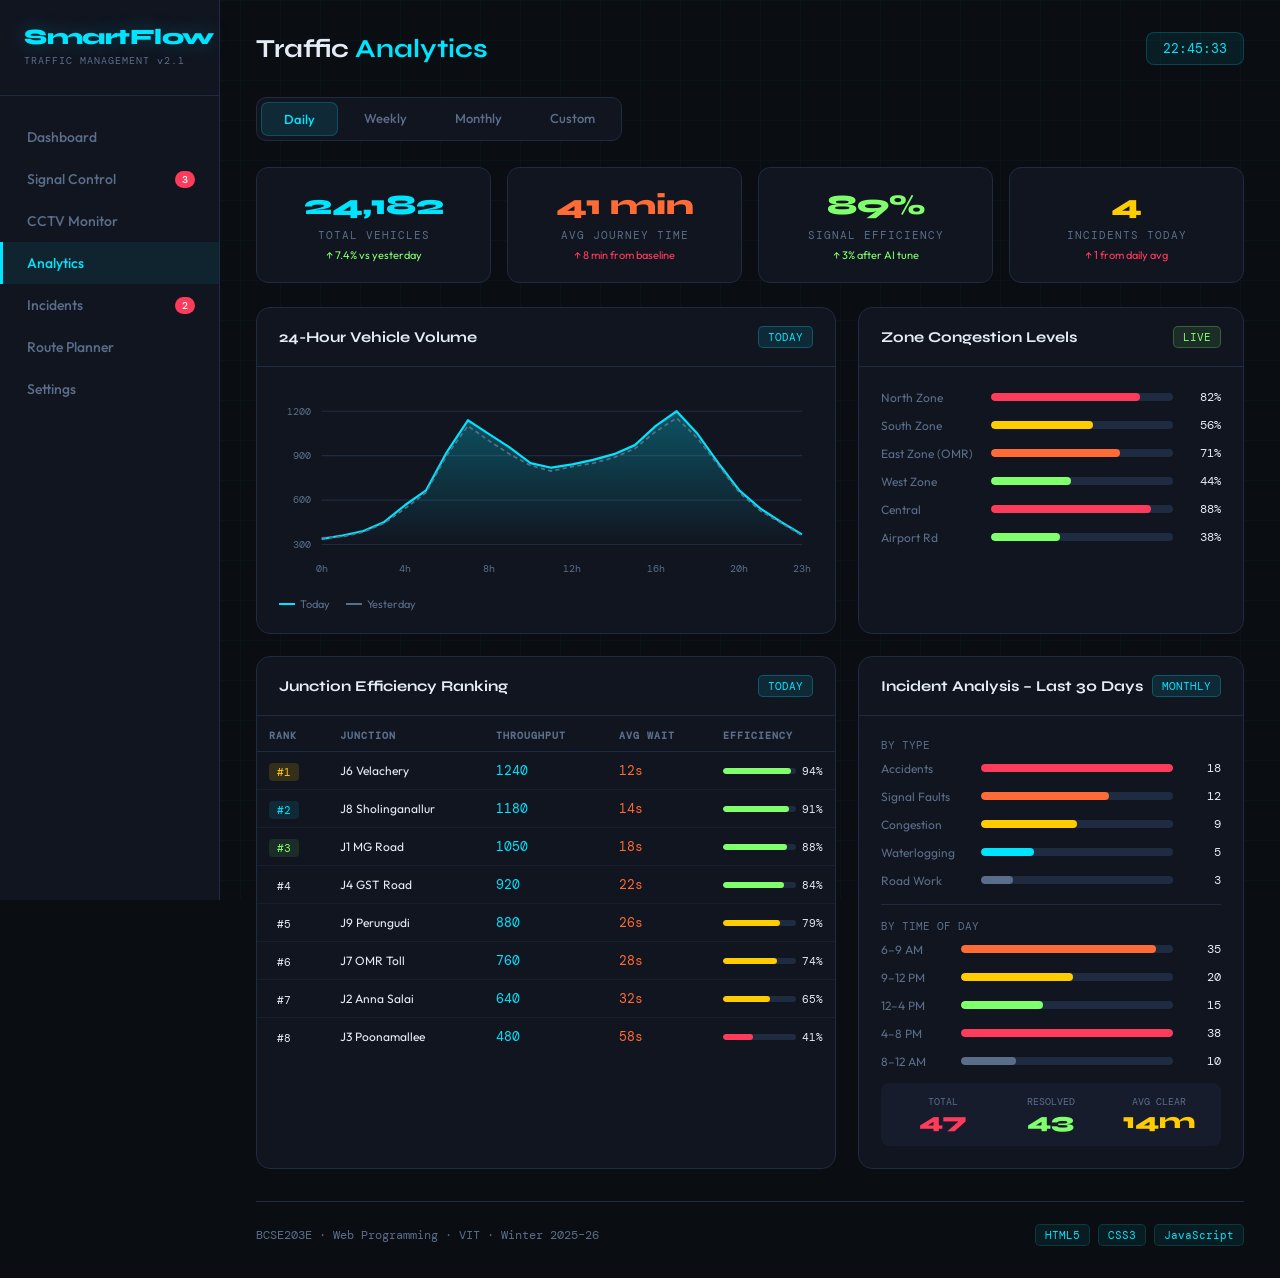
==== analytics.html @ 89c0020e "First Commit" ====
<!DOCTYPE html>
<html lang="en">
<head>
  <meta charset="UTF-8" />
  <meta name="viewport" content="width=device-width, initial-scale=1.0" />
  <title>SmartFlow – Analytics</title>
  <link rel="stylesheet" href="css/style.css" />
</head>
<body>

<!-- ===== SIDEBAR ===== -->
<aside class="sidebar">
  <div class="logo">
    <span>SmartFlow</span>
    <small>TRAFFIC MANAGEMENT v2.1</small>
  </div>

  <nav class="nav">
    <a class="nav-item" href="http://localhost:5000/index.html">Dashboard</a>
    <a class="nav-item" href="http://localhost:5000/signal-control.html">Signal Control <span class="nav-badge">3</span></a>
    <a class="nav-item" href="#">CCTV Monitor</a>
    <a class="nav-item active" href="http://localhost:5000/analytics.html">Analytics</a>
    <a class="nav-item" href="#">Incidents <span class="nav-badge">2</span></a>
    <a class="nav-item" href="#">Route Planner</a>
    <a class="nav-item" href="#">Settings</a>
  </nav>
</aside>

<!-- ===== MAIN CONTENT ===== -->
<main class="main">

  <!-- Top Bar -->
  <div class="topbar">
    <div class="topbar-title">Traffic <span>Analytics</span></div>
    <div class="time-badge" id="clock">--:--:--</div>
  </div>

  <!-- Tabs -->
  <div class="tabs">
    <div class="tab active">Daily</div>
    <div class="tab">Weekly</div>
    <div class="tab">Monthly</div>
    <div class="tab">Custom</div>
  </div>

  <!-- Stat Cards -->
  <div class="stat-row">
    <div class="stat-card">
      <div class="val">24,182</div>
      <div class="label">TOTAL VEHICLES</div>
      <div class="change up">↑ 7.4% vs yesterday</div>
    </div>
    <div class="stat-card">
      <div class="val" style="color:var(--accent2)">41 min</div>
      <div class="label">AVG JOURNEY TIME</div>
      <div class="change down">↑ 8 min from baseline</div>
    </div>
    <div class="stat-card">
      <div class="val" style="color:var(--accent3)">89%</div>
      <div class="label">SIGNAL EFFICIENCY</div>
      <div class="change up">↑ 3% after AI tune</div>
    </div>
    <div class="stat-card">
      <div class="val" style="color:var(--accent4)">4</div>
      <div class="label">INCIDENTS TODAY</div>
      <div class="change down">↑ 1 from daily avg</div>
    </div>
  </div>

  <!-- Line Chart + Zone Congestion -->
  <div class="grid-2col">

    <!-- 24h Line Chart -->
    <div class="panel">
      <div class="panel-head">
        <span class="panel-title">24-Hour Vehicle Volume</span>
        <span class="panel-badge badge-info">TODAY</span>
      </div>
      <div class="panel-body">
        <div class="line-chart">
          <svg class="linechart" viewBox="0 0 500 180" preserveAspectRatio="none" id="lineChartSVG">
            <!-- Grid lines -->
            <line x1="40" y1="20"  x2="490" y2="20"  stroke="#1f2b40" stroke-width="1"/>
            <line x1="40" y1="60"  x2="490" y2="60"  stroke="#1f2b40" stroke-width="1"/>
            <line x1="40" y1="100" x2="490" y2="100" stroke="#1f2b40" stroke-width="1"/>
            <line x1="40" y1="140" x2="490" y2="140" stroke="#1f2b40" stroke-width="1"/>
            <!-- Y labels -->
            <text x="30" y="23"  text-anchor="end" class="axis-label">1200</text>
            <text x="30" y="63"  text-anchor="end" class="axis-label">900</text>
            <text x="30" y="103" text-anchor="end" class="axis-label">600</text>
            <text x="30" y="143" text-anchor="end" class="axis-label">300</text>
            <!-- Today area fill -->
            <defs>
              <linearGradient id="areaGrad" x1="0" y1="0" x2="0" y2="1">
                <stop offset="0%"   stop-color="var(--accent)" stop-opacity="0.3"/>
                <stop offset="100%" stop-color="var(--accent)" stop-opacity="0"/>
              </linearGradient>
            </defs>
            <path id="areaPath"  fill="url(#areaGrad)" d=""/>
            <path id="linePath"  fill="none" stroke="var(--accent)"  stroke-width="2" stroke-linejoin="round"/>
            <path id="linePath2" fill="none" stroke="var(--muted)"   stroke-width="1.5" stroke-dasharray="4,3" stroke-linejoin="round"/>
          </svg>
        </div>
        <div style="display:flex;gap:16px;margin-top:8px;font-size:11px;">
          <span style="display:flex;align-items:center;gap:5px;color:var(--muted);">
            <span style="width:16px;height:2px;background:var(--accent);display:inline-block;"></span>Today
          </span>
          <span style="display:flex;align-items:center;gap:5px;color:var(--muted);">
            <span style="width:16px;height:2px;background:var(--muted);display:inline-block;border-top:1px dashed var(--muted);"></span>Yesterday
          </span>
        </div>
      </div>
    </div>

    <!-- Zone Congestion -->
    <div class="panel">
      <div class="panel-head">
        <span class="panel-title">Zone Congestion Levels</span>
        <span class="panel-badge badge-live">LIVE</span>
      </div>
      <div class="panel-body">
        <div id="zoneChart"></div>
      </div>
    </div>
  </div>

  <!-- Junction Table + Incident Analysis -->
  <div class="grid-2col">

    <!-- Junction Efficiency -->
    <div class="panel">
      <div class="panel-head">
        <span class="panel-title">Junction Efficiency Ranking</span>
        <span class="panel-badge badge-info">TODAY</span>
      </div>
      <div class="panel-body" style="padding:4px 0;">
        <table class="comp-table">
          <thead>
            <tr>
              <th>Rank</th>
              <th>Junction</th>
              <th>Throughput</th>
              <th>Avg Wait</th>
              <th>Efficiency</th>
            </tr>
          </thead>
          <tbody id="juncTable"></tbody>
        </table>
      </div>
    </div>

    <!-- Incident Analysis -->
    <div class="panel">
      <div class="panel-head">
        <span class="panel-title">Incident Analysis – Last 30 Days</span>
        <span class="panel-badge badge-info">MONTHLY</span>
      </div>
      <div class="panel-body">
        <div style="margin-bottom:16px;">
          <div style="font-size:11px;color:var(--muted);font-family:'DM Mono',monospace;margin-bottom:8px;">BY TYPE</div>
          <div id="incidentBars"></div>
        </div>
        <div style="border-top:1px solid var(--border);padding-top:14px;">
          <div style="font-size:11px;color:var(--muted);font-family:'DM Mono',monospace;margin-bottom:8px;">BY TIME OF DAY</div>
          <div id="timeBars"></div>
        </div>
        <div style="background:var(--surface2);border-radius:8px;padding:12px;margin-top:14px;display:grid;grid-template-columns:1fr 1fr 1fr;gap:8px;text-align:center;">
          <div>
            <div style="font-size:10px;color:var(--muted);font-family:'DM Mono',monospace;">TOTAL</div>
            <div style="font-size:22px;font-family:'Syne',sans-serif;font-weight:800;color:var(--red);">47</div>
          </div>
          <div>
            <div style="font-size:10px;color:var(--muted);font-family:'DM Mono',monospace;">RESOLVED</div>
            <div style="font-size:22px;font-family:'Syne',sans-serif;font-weight:800;color:var(--accent3);">43</div>
          </div>
          <div>
            <div style="font-size:10px;color:var(--muted);font-family:'DM Mono',monospace;">AVG CLEAR</div>
            <div style="font-size:22px;font-family:'Syne',sans-serif;font-weight:800;color:var(--accent4);">14m</div>
          </div>
        </div>
      </div>
    </div>
  </div>

  <!-- Footer -->
  <div class="footer">
    <div class="footer-text">BCSE203E · Web Programming · VIT · Winter 2025–26</div>
    <div class="footer-badges">
      <span class="foot-badge">HTML5</span>
      <span class="foot-badge">CSS3</span>
      <span class="foot-badge">JavaScript</span>
    </div>
  </div>

</main>

<!-- Scripts -->
<script src="js/shared.js"></script>
<script src="js/analytics.js"></script>

</body>
</html>
---- css/style.css ----
/* =============================================
   SmartFlow - Traffic Management System
   CSS Stylesheet
   BCSE203E | VIT | Winter 2025-26
   ============================================= */

@import url('https://fonts.googleapis.com/css2?family=Syne:wght@400;600;700;800&family=DM+Mono:wght@400;500&family=Outfit:wght@300;400;500;600&display=swap');

/* --- CSS Variables (Color Palette) --- */
:root {
  --bg: #0a0d12;
  --surface: #111520;
  --surface2: #161c2b;
  --border: #1f2b40;
  --accent: #00e5ff;
  --accent2: #ff6b35;
  --accent3: #7fff6b;
  --accent4: #ffcc00;
  --red: #ff3b5c;
  --text: #e4ecf7;
  --muted: #5a6e8a;
  --glow: 0 0 20px rgba(0, 229, 255, 0.25);
}

/* --- Reset --- */
* {
  margin: 0;
  padding: 0;
  box-sizing: border-box;
}

/* --- Body --- */
body {
  background: var(--bg);
  color: var(--text);
  font-family: 'Outfit', sans-serif;
  min-height: 100vh;
  overflow-x: hidden;
}

/* subtle grid background */
body::before {
  content: '';
  position: fixed;
  inset: 0;
  background-image:
    linear-gradient(rgba(0, 229, 255, 0.03) 1px, transparent 1px),
    linear-gradient(90deg, rgba(0, 229, 255, 0.03) 1px, transparent 1px);
  background-size: 40px 40px;
  pointer-events: none;
  z-index: 0;
}

/* =============================================
   SIDEBAR
   ============================================= */
.sidebar {
  position: fixed;
  left: 0;
  top: 0;
  bottom: 0;
  width: 220px;
  background: var(--surface);
  border-right: 1px solid var(--border);
  display: flex;
  flex-direction: column;
  padding: 24px 0;
  z-index: 100;
}

.logo {
  padding: 0 24px 28px;
  border-bottom: 1px solid var(--border);
}

.logo span {
  font-family: 'Syne', sans-serif;
  font-size: 22px;
  font-weight: 800;
  color: var(--accent);
  letter-spacing: -0.5px;
  text-shadow: var(--glow);
}

.logo small {
  display: block;
  font-size: 10px;
  color: var(--muted);
  font-family: 'DM Mono', monospace;
  letter-spacing: 1px;
  margin-top: 4px;
}

.nav {
  padding: 20px 0;
  flex: 1;
}

.nav-item {
  display: flex;
  align-items: center;
  gap: 12px;
  padding: 12px 24px;
  cursor: pointer;
  font-size: 14px;
  font-weight: 500;
  color: var(--muted);
  border-left: 3px solid transparent;
  transition: all 0.2s;
  text-decoration: none;
}

.nav-item:hover {
  color: var(--text);
  background: rgba(0, 229, 255, 0.04);
}

.nav-item.active {
  color: var(--accent);
  border-left-color: var(--accent);
  background: rgba(0, 229, 255, 0.07);
}

.nav-badge {
  margin-left: auto;
  background: var(--red);
  color: #fff;
  font-size: 10px;
  padding: 2px 7px;
  border-radius: 10px;
  font-family: 'DM Mono', monospace;
}

.sidebar-footer {
  padding: 16px 24px;
  border-top: 1px solid var(--border);
  font-size: 12px;
  color: var(--muted);
  font-family: 'DM Mono', monospace;
}

.status-dot {
  display: inline-block;
  width: 6px;
  height: 6px;
  border-radius: 50%;
  background: var(--accent3);
  margin-right: 6px;
  animation: pulse 2s infinite;
}

/* =============================================
   MAIN CONTENT AREA
   ============================================= */
.main {
  margin-left: 220px;
  padding: 32px 36px;
  position: relative;
  z-index: 1;
}

/* =============================================
   TOP BAR
   ============================================= */
.topbar {
  display: flex;
  align-items: center;
  justify-content: space-between;
  margin-bottom: 32px;
}

.topbar-title {
  font-family: 'Syne', sans-serif;
  font-size: 26px;
  font-weight: 700;
}

.topbar-title span {
  color: var(--accent);
}

.topbar-right {
  display: flex;
  align-items: center;
  gap: 14px;
}

.time-badge {
  font-family: 'DM Mono', monospace;
  font-size: 13px;
  color: var(--accent);
  background: rgba(0, 229, 255, 0.08);
  border: 1px solid rgba(0, 229, 255, 0.2);
  padding: 7px 16px;
  border-radius: 8px;
}

.alert-btn {
  background: rgba(255, 59, 92, 0.12);
  border: 1px solid rgba(255, 59, 92, 0.3);
  color: var(--red);
  padding: 7px 16px;
  border-radius: 8px;
  font-size: 13px;
  cursor: pointer;
  font-family: 'Outfit', sans-serif;
  font-weight: 500;
  transition: all 0.2s;
}

.alert-btn:hover {
  background: rgba(255, 59, 92, 0.22);
}

/* =============================================
   KPI CARDS
   ============================================= */
.kpi-grid {
  display: grid;
  grid-template-columns: repeat(4, 1fr);
  gap: 18px;
  margin-bottom: 28px;
}

.kpi-card {
  background: var(--surface);
  border: 1px solid var(--border);
  border-radius: 14px;
  padding: 22px;
  position: relative;
  overflow: hidden;
  transition: transform 0.2s, border-color 0.2s;
}

.kpi-card:hover {
  transform: translateY(-3px);
  border-color: var(--accent);
}

/* colored bottom bar on each card */
.kpi-card::after {
  content: '';
  position: absolute;
  bottom: 0;
  left: 0;
  right: 0;
  height: 3px;
}

.kpi-card.c1::after { background: linear-gradient(90deg, var(--accent), transparent); }
.kpi-card.c2::after { background: linear-gradient(90deg, var(--accent2), transparent); }
.kpi-card.c3::after { background: linear-gradient(90deg, var(--accent3), transparent); }
.kpi-card.c4::after { background: linear-gradient(90deg, var(--accent4), transparent); }

.kpi-label {
  font-size: 11px;
  color: var(--muted);
  font-family: 'DM Mono', monospace;
  letter-spacing: 1px;
  text-transform: uppercase;
  margin-bottom: 12px;
}

.kpi-value {
  font-family: 'Syne', sans-serif;
  font-size: 34px;
  font-weight: 800;
  line-height: 1;
}

.kpi-card.c1 .kpi-value { color: var(--accent); }
.kpi-card.c2 .kpi-value { color: var(--accent2); }
.kpi-card.c3 .kpi-value { color: var(--accent3); }
.kpi-card.c4 .kpi-value { color: var(--accent4); }

.kpi-sub {
  font-size: 12px;
  color: var(--muted);
  margin-top: 10px;
}

.kpi-trend {
  font-size: 11px;
  margin-top: 5px;
}

.kpi-trend.up   { color: var(--accent3); }
.kpi-trend.down { color: var(--red); }

/* =============================================
   LAYOUT GRIDS
   ============================================= */
.grid-2col {
  display: grid;
  grid-template-columns: 1.5fr 1fr;
  gap: 22px;
  margin-bottom: 22px;
}

.grid-3col {
  display: grid;
  grid-template-columns: repeat(3, 1fr);
  gap: 22px;
  margin-bottom: 22px;
}

/* =============================================
   PANELS
   ============================================= */
.panel {
  background: var(--surface);
  border: 1px solid var(--border);
  border-radius: 14px;
  overflow: hidden;
  animation: fadeUp 0.4s ease both;
}

.panel-head {
  display: flex;
  align-items: center;
  justify-content: space-between;
  padding: 18px 22px;
  border-bottom: 1px solid var(--border);
}

.panel-title {
  font-family: 'Syne', sans-serif;
  font-size: 15px;
  font-weight: 700;
}

.panel-badge {
  font-size: 11px;
  font-family: 'DM Mono', monospace;
  padding: 3px 9px;
  border-radius: 5px;
}

.badge-live { background: rgba(127, 255, 107, 0.1); color: var(--accent3); border: 1px solid rgba(127, 255, 107, 0.25); }
.badge-warn { background: rgba(255, 107, 53, 0.1);  color: var(--accent2); border: 1px solid rgba(255, 107, 53, 0.25); }
.badge-info { background: rgba(0, 229, 255, 0.1);   color: var(--accent);  border: 1px solid rgba(0, 229, 255, 0.25); }

.panel-body {
  padding: 22px;
}

/* =============================================
   SIGNAL TABLE
   ============================================= */
.signal-table {
  width: 100%;
  border-collapse: collapse;
  font-size: 13px;
}

.signal-table th {
  text-align: left;
  padding: 9px 12px;
  font-size: 10px;
  color: var(--muted);
  font-family: 'DM Mono', monospace;
  letter-spacing: 1px;
  text-transform: uppercase;
  border-bottom: 1px solid var(--border);
}

.signal-table td {
  padding: 11px 12px;
  border-bottom: 1px solid rgba(31, 43, 64, 0.5);
}

.signal-table tr:last-child td {
  border-bottom: none;
}

.signal-table tr:hover td {
  background: rgba(0, 229, 255, 0.03);
}

.sig-status {
  display: inline-flex;
  align-items: center;
  gap: 7px;
  font-size: 12px;
  font-family: 'DM Mono', monospace;
}

.sig-dot {
  width: 8px;
  height: 8px;
  border-radius: 50%;
}

.sig-dot.green  { background: var(--accent3); box-shadow: 0 0 6px var(--accent3); }
.sig-dot.yellow { background: var(--accent4); box-shadow: 0 0 6px var(--accent4); }
.sig-dot.red    { background: var(--red);     box-shadow: 0 0 6px var(--red); }

.sig-timer {
  font-family: 'DM Mono', monospace;
  font-size: 13px;
  color: var(--accent);
}

.congestion-bar {
  height: 6px;
  background: var(--border);
  border-radius: 3px;
  overflow: hidden;
  width: 80px;
}

.congestion-fill {
  height: 100%;
  border-radius: 3px;
}

.fill-low  { background: var(--accent3); }
.fill-med  { background: var(--accent4); }
.fill-high { background: var(--red); }

/* =============================================
   BAR CHART
   ============================================= */
.chart-wrap {
  position: relative;
}

.bar-chart {
  display: flex;
  align-items: flex-end;
  gap: 6px;
  height: 150px;
  padding-bottom: 8px;
  border-bottom: 1px solid var(--border);
}

.bar-group {
  display: flex;
  align-items: flex-end;
  gap: 2px;
  flex: 1;
}

.bar {
  flex: 1;
  border-radius: 3px 3px 0 0;
  cursor: pointer;
  transition: opacity 0.2s;
  min-width: 6px;
}

.bar:hover { opacity: 0.75; }
.bar.a { background: var(--accent); }
.bar.b { background: var(--accent2); }

.chart-labels {
  display: flex;
  justify-content: space-around;
  margin-top: 6px;
  font-size: 10px;
  color: var(--muted);
  font-family: 'DM Mono', monospace;
}

.chart-legend {
  display: flex;
  gap: 16px;
  margin-bottom: 14px;
  font-size: 12px;
}

.legend-dot {
  display: inline-block;
  width: 8px;
  height: 8px;
  border-radius: 2px;
  margin-right: 5px;
}

/* =============================================
   HEATMAP
   ============================================= */
.heatmap-wrap {
  overflow: hidden;
}

.hm-days {
  display: grid;
  grid-template-columns: repeat(7, 1fr);
  gap: 3px;
  margin-bottom: 4px;
  font-size: 10px;
  color: var(--muted);
  font-family: 'DM Mono', monospace;
  text-align: center;
}

.heatmap {
  display: grid;
  grid-template-columns: repeat(7, 1fr);
  gap: 3px;
}

.hm-cell {
  aspect-ratio: 1;
  border-radius: 3px;
  display: flex;
  align-items: center;
  justify-content: center;
  font-size: 9px;
  font-family: 'DM Mono', monospace;
  cursor: default;
  transition: transform 0.1s;
}

.hm-cell:hover { transform: scale(1.15); }

.hm-0 { background: var(--surface2); color: var(--muted); }
.hm-1 { background: rgba(0, 229, 255, 0.15); color: var(--accent); }
.hm-2 { background: rgba(0, 229, 255, 0.30); color: var(--accent); }
.hm-3 { background: rgba(255, 204, 0, 0.40); color: var(--accent4); }
.hm-4 { background: rgba(255, 59, 92, 0.50); color: var(--red); }

/* =============================================
   GAUGE (SVG based)
   ============================================= */
.gauge-svg {
  display: block;
  margin: 0 auto;
}

/* =============================================
   MAP SIMULATION
   ============================================= */
.map-container {
  position: relative;
  height: 300px;
  background: var(--surface2);
  border-radius: 0 0 14px 14px;
  overflow: hidden;
}

.map-grid {
  position: absolute;
  inset: 0;
  background-image:
    linear-gradient(rgba(0, 229, 255, 0.06) 1px, transparent 1px),
    linear-gradient(90deg, rgba(0, 229, 255, 0.06) 1px, transparent 1px);
  background-size: 30px 30px;
}

/* =============================================
   ANALYTICS PAGE SPECIFIC
   ============================================= */
.tabs {
  display: flex;
  gap: 4px;
  margin-bottom: 26px;
  background: var(--surface);
  border: 1px solid var(--border);
  border-radius: 10px;
  padding: 4px;
  width: fit-content;
}

.tab {
  padding: 8px 22px;
  border-radius: 7px;
  font-size: 13px;
  cursor: pointer;
  color: var(--muted);
  transition: all 0.2s;
  font-weight: 500;
}

.tab.active {
  background: rgba(0, 229, 255, 0.1);
  color: var(--accent);
  border: 1px solid rgba(0, 229, 255, 0.2);
}

.stat-row {
  display: grid;
  grid-template-columns: repeat(4, 1fr);
  gap: 16px;
  margin-bottom: 24px;
}

.stat-card {
  background: var(--surface);
  border: 1px solid var(--border);
  border-radius: 12px;
  padding: 20px;
  text-align: center;
}

.stat-card .val {
  font-family: 'Syne', sans-serif;
  font-size: 28px;
  font-weight: 800;
  color: var(--accent);
}

.stat-card .label {
  font-size: 11px;
  color: var(--muted);
  font-family: 'DM Mono', monospace;
  letter-spacing: 1px;
  margin-top: 6px;
}

.stat-card .change {
  font-size: 11px;
  margin-top: 6px;
}

.change.up   { color: var(--accent3); }
.change.down { color: var(--red); }

/* horizontal bar rows */
.hbar-row {
  display: flex;
  align-items: center;
  gap: 10px;
  margin-bottom: 12px;
}

.hbar-label {
  font-size: 12px;
  min-width: 100px;
  color: var(--muted);
}

.hbar-bg {
  flex: 1;
  height: 8px;
  background: var(--border);
  border-radius: 4px;
  overflow: hidden;
}

.hbar-fill {
  height: 100%;
  border-radius: 4px;
  transition: width 0.5s;
}

.hbar-val {
  font-size: 12px;
  font-family: 'DM Mono', monospace;
  min-width: 38px;
  text-align: right;
  color: var(--text);
}

/* comparison table */
.comp-table {
  width: 100%;
  border-collapse: collapse;
  font-size: 13px;
}

.comp-table th {
  text-align: left;
  padding: 9px 12px;
  font-size: 10px;
  color: var(--muted);
  font-family: 'DM Mono', monospace;
  letter-spacing: 1px;
  text-transform: uppercase;
  border-bottom: 1px solid var(--border);
}

.comp-table td {
  padding: 10px 12px;
  border-bottom: 1px solid rgba(31, 43, 64, 0.5);
}

.comp-table tr:last-child td { border-bottom: none; }
.comp-table tr:hover td { background: rgba(0, 229, 255, 0.03); }

.rank-badge {
  font-family: 'DM Mono', monospace;
  font-size: 11px;
  padding: 2px 8px;
  border-radius: 4px;
}

.rank-1 { background: rgba(255, 204, 0, 0.15);  color: var(--accent4); }
.rank-2 { background: rgba(0, 229, 255, 0.10);  color: var(--accent); }
.rank-3 { background: rgba(127, 255, 107, 0.10); color: var(--accent3); }

/* line chart */
.line-chart { position: relative; height: 200px; }

svg.linechart { width: 100%; height: 100%; }

.axis-label {
  font-size: 9px;
  fill: #5a6e8a;
  font-family: 'DM Mono', monospace;
}

/* =============================================
   SIGNAL CONTROL PAGE SPECIFIC
   ============================================= */
.junctions-grid {
  display: grid;
  grid-template-columns: repeat(3, 1fr);
  gap: 20px;
  margin-bottom: 26px;
}

.j-card {
  background: var(--surface);
  border: 1px solid var(--border);
  border-radius: 14px;
  padding: 22px;
  transition: all 0.3s;
  cursor: pointer;
  animation: fadeUp 0.4s ease both;
}

.j-card:hover {
  border-color: var(--accent);
  transform: translateY(-2px);
}

.j-card.selected {
  border-color: var(--accent);
  box-shadow: 0 0 20px rgba(0, 229, 255, 0.15);
}

.j-card:nth-child(1) { animation-delay: 0.05s; }
.j-card:nth-child(2) { animation-delay: 0.10s; }
.j-card:nth-child(3) { animation-delay: 0.15s; }
.j-card:nth-child(4) { animation-delay: 0.20s; }
.j-card:nth-child(5) { animation-delay: 0.25s; }
.j-card:nth-child(6) { animation-delay: 0.30s; }

.j-header {
  display: flex;
  justify-content: space-between;
  align-items: flex-start;
  margin-bottom: 16px;
}

.j-name {
  font-family: 'Syne', sans-serif;
  font-size: 15px;
  font-weight: 700;
}

.j-loc {
  font-size: 11px;
  color: var(--muted);
  margin-top: 3px;
  font-family: 'DM Mono', monospace;
}

/* mini traffic light */
.traffic-light {
  display: flex;
  flex-direction: column;
  gap: 4px;
  background: #111;
  border-radius: 8px;
  padding: 8px 6px;
  border: 1px solid #222;
}

.tl-bulb {
  width: 16px;
  height: 16px;
  border-radius: 50%;
  background: #222;
  transition: all 0.3s;
}

.tl-bulb.active-red    { background: var(--red);     box-shadow: 0 0 10px var(--red); }
.tl-bulb.active-yellow { background: var(--accent4); box-shadow: 0 0 10px var(--accent4); }
.tl-bulb.active-green  { background: var(--accent3); box-shadow: 0 0 10px var(--accent3); }

.j-stats {
  display: grid;
  grid-template-columns: 1fr 1fr;
  gap: 8px;
  margin-top: 12px;
}

.j-stat {
  background: var(--surface2);
  border-radius: 7px;
  padding: 9px;
  text-align: center;
}

.j-stat-label {
  font-size: 9px;
  color: var(--muted);
  font-family: 'DM Mono', monospace;
  letter-spacing: 1px;
}

.j-stat-val {
  font-size: 16px;
  font-family: 'Syne', sans-serif;
  font-weight: 700;
  color: var(--accent);
  margin-top: 3px;
}

.j-controls {
  display: flex;
  gap: 6px;
  margin-top: 14px;
}

.j-btn {
  flex: 1;
  padding: 7px 4px;
  border-radius: 7px;
  border: 1px solid;
  font-size: 11px;
  cursor: pointer;
  font-family: 'Outfit', sans-serif;
  font-weight: 500;
  transition: all 0.2s;
  text-align: center;
  background: none;
}

.j-btn:hover { opacity: 0.8; transform: scale(0.97); }
.j-btn.red    { border-color: rgba(255, 59, 92, 0.4);  color: var(--red);     background: rgba(255, 59, 92, 0.08); }
.j-btn.yellow { border-color: rgba(255, 204, 0, 0.4);  color: var(--accent4); background: rgba(255, 204, 0, 0.08); }
.j-btn.green  { border-color: rgba(127, 255, 107, 0.4); color: var(--accent3); background: rgba(127, 255, 107, 0.08); }

.ai-section {
  display: grid;
  grid-template-columns: 1fr 1fr;
  gap: 22px;
  margin-top: 22px;
}

.phase-timeline {
  display: flex;
  height: 40px;
  border-radius: 8px;
  overflow: hidden;
  margin: 12px 0;
}

.phase-seg {
  display: flex;
  align-items: center;
  justify-content: center;
  font-size: 11px;
  font-weight: 600;
  font-family: 'DM Mono', monospace;
  transition: all 0.3s;
}

.phase-seg.red-phase    { background: rgba(255, 59, 92, 0.7);  color: #fff; }
.phase-seg.green-phase  { background: rgba(127, 255, 107, 0.7); color: #000; }
.phase-seg.yellow-phase { background: rgba(255, 204, 0, 0.7);  color: #000; }
.phase-seg.active       { filter: brightness(1.3); }

.slider-wrap { margin: 14px 0; }

.slider-label {
  display: flex;
  justify-content: space-between;
  font-size: 12px;
  margin-bottom: 7px;
}

.slider-label span  { color: var(--muted); font-family: 'DM Mono', monospace; }
.slider-label strong { color: var(--accent); font-family: 'DM Mono', monospace; }

input[type="range"] {
  width: 100%;
  accent-color: var(--accent);
}

.ai-rec {
  background: rgba(0, 229, 255, 0.05);
  border: 1px solid rgba(0, 229, 255, 0.15);
  border-radius: 8px;
  padding: 14px;
  margin: 10px 0;
}

.ai-rec-title {
  font-size: 12px;
  font-weight: 600;
  color: var(--accent);
  margin-bottom: 5px;
}

.ai-rec-text {
  font-size: 12px;
  color: var(--muted);
  line-height: 1.6;
}

.apply-btn {
  width: 100%;
  padding: 11px;
  background: linear-gradient(135deg, rgba(0, 229, 255, 0.15), rgba(0, 229, 255, 0.05));
  border: 1px solid rgba(0, 229, 255, 0.3);
  color: var(--accent);
  border-radius: 9px;
  cursor: pointer;
  font-family: 'Outfit', sans-serif;
  font-size: 14px;
  font-weight: 600;
  margin-top: 12px;
  transition: all 0.2s;
}

.apply-btn:hover { background: rgba(0, 229, 255, 0.2); }

/* =============================================
   MODAL (JUNCTION OVERLAY)
   ============================================= */
.modal-overlay {
  display: none;
  position: fixed;
  inset: 0;
  background: rgba(0, 0, 0, 0.7);
  z-index: 200;
  align-items: center;
  justify-content: center;
}

.modal-overlay.open {
  display: flex;
}

.modal-box {
  background: var(--surface);
  border: 1px solid var(--accent);
  border-radius: 16px;
  padding: 28px;
  min-width: 300px;
  max-width: 380px;
  width: 90%;
}

.modal-header {
  display: flex;
  justify-content: space-between;
  align-items: center;
  margin-bottom: 18px;
}

.modal-title {
  font-family: 'Syne', sans-serif;
  font-size: 18px;
  font-weight: 700;
}

.modal-close {
  background: none;
  border: 1px solid var(--border);
  color: var(--muted);
  padding: 4px 10px;
  border-radius: 6px;
  cursor: pointer;
  font-size: 14px;
}

.modal-close:hover { border-color: var(--accent); color: var(--accent); }

/* =============================================
   FOOTER
   ============================================= */
.footer {
  margin-top: 32px;
  padding-top: 22px;
  border-top: 1px solid var(--border);
  display: flex;
  justify-content: space-between;
  align-items: center;
}

.footer-text {
  font-size: 12px;
  color: var(--muted);
  font-family: 'DM Mono', monospace;
}

.footer-badges {
  display: flex;
  gap: 8px;
}

.foot-badge {
  font-size: 11px;
  padding: 3px 9px;
  border-radius: 5px;
  font-family: 'DM Mono', monospace;
  background: rgba(0, 229, 255, 0.07);
  color: var(--accent);
  border: 1px solid rgba(0, 229, 255, 0.15);
}

/* =============================================
   ANIMATIONS
   ============================================= */
@keyframes pulse {
  0%, 100% { opacity: 1; }
  50%       { opacity: 0.4; }
}

@keyframes fadeUp {
  from { opacity: 0; transform: translateY(14px); }
  to   { opacity: 1; transform: translateY(0); }
}
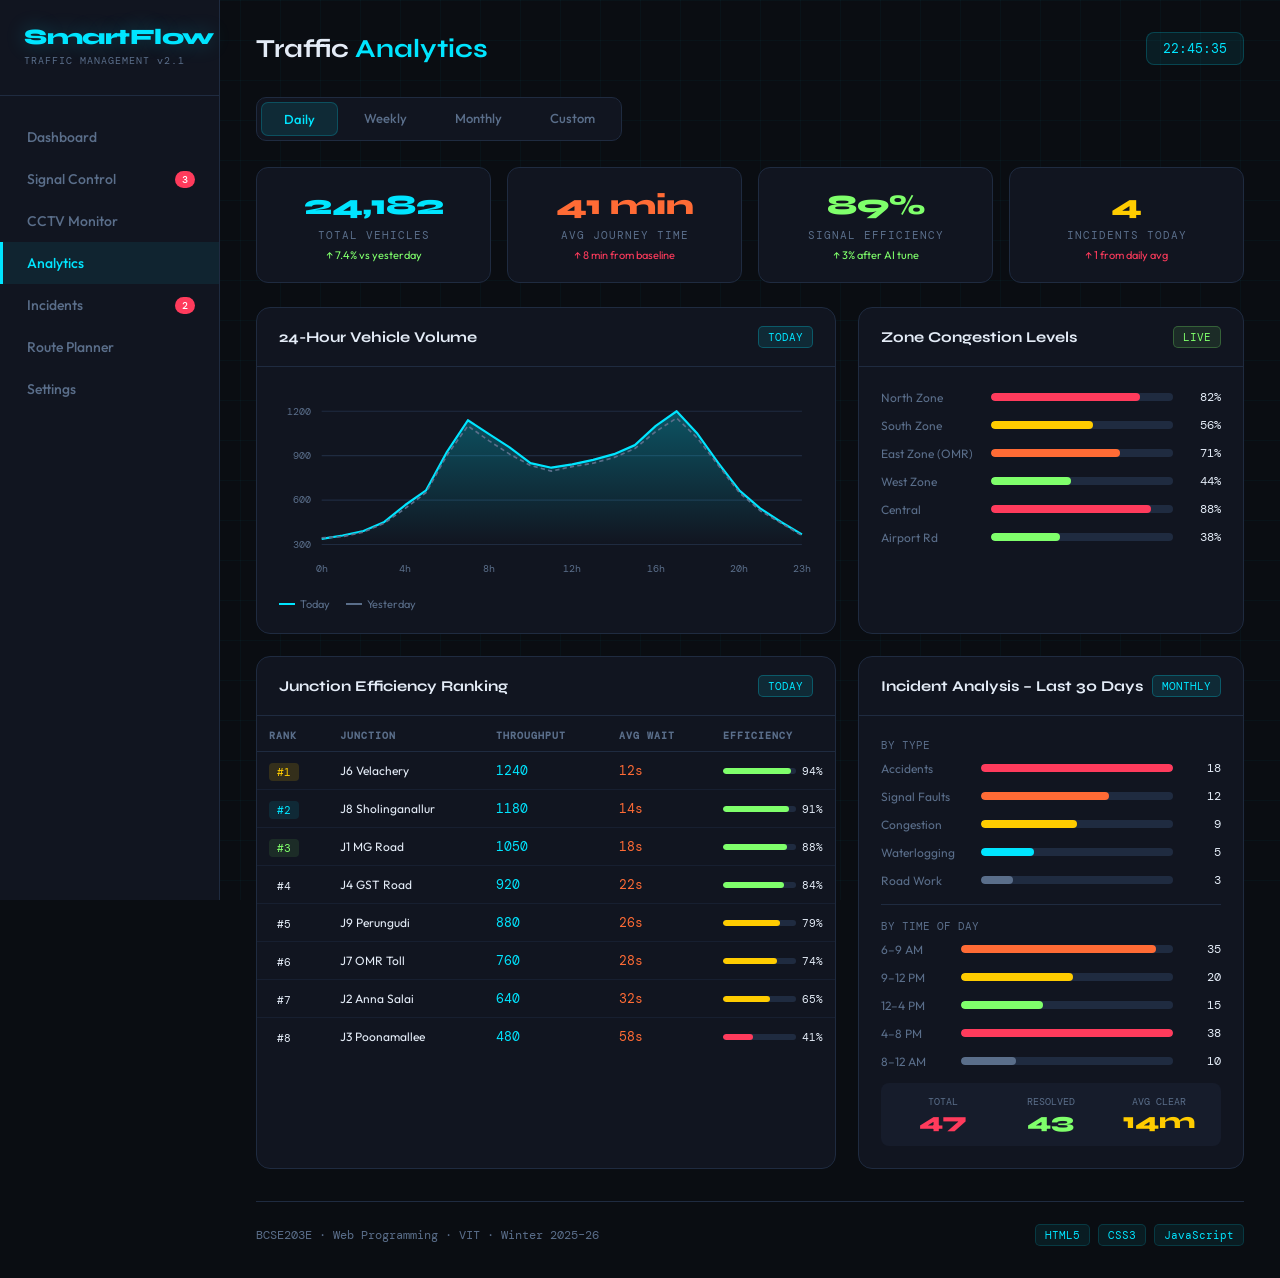
==== commit 5b10780b: "Hosted on Pages" ====
--- a/analytics.html
+++ b/analytics.html
@@ -16,10 +16,10 @@
   </div>
 
   <nav class="nav">
-    <a class="nav-item" href="http://localhost:5000/index.html">Dashboard</a>
-    <a class="nav-item" href="http://localhost:5000/signal-control.html">Signal Control <span class="nav-badge">3</span></a>
+    <a class="nav-item" href="index.html">Dashboard</a>
+    <a class="nav-item" href="signal-control.html">Signal Control <span class="nav-badge">3</span></a>
     <a class="nav-item" href="#">CCTV Monitor</a>
-    <a class="nav-item active" href="http://localhost:5000/analytics.html">Analytics</a>
+    <a class="nav-item active" href="analytics.html">Analytics</a>
     <a class="nav-item" href="#">Incidents <span class="nav-badge">2</span></a>
     <a class="nav-item" href="#">Route Planner</a>
     <a class="nav-item" href="#">Settings</a>
